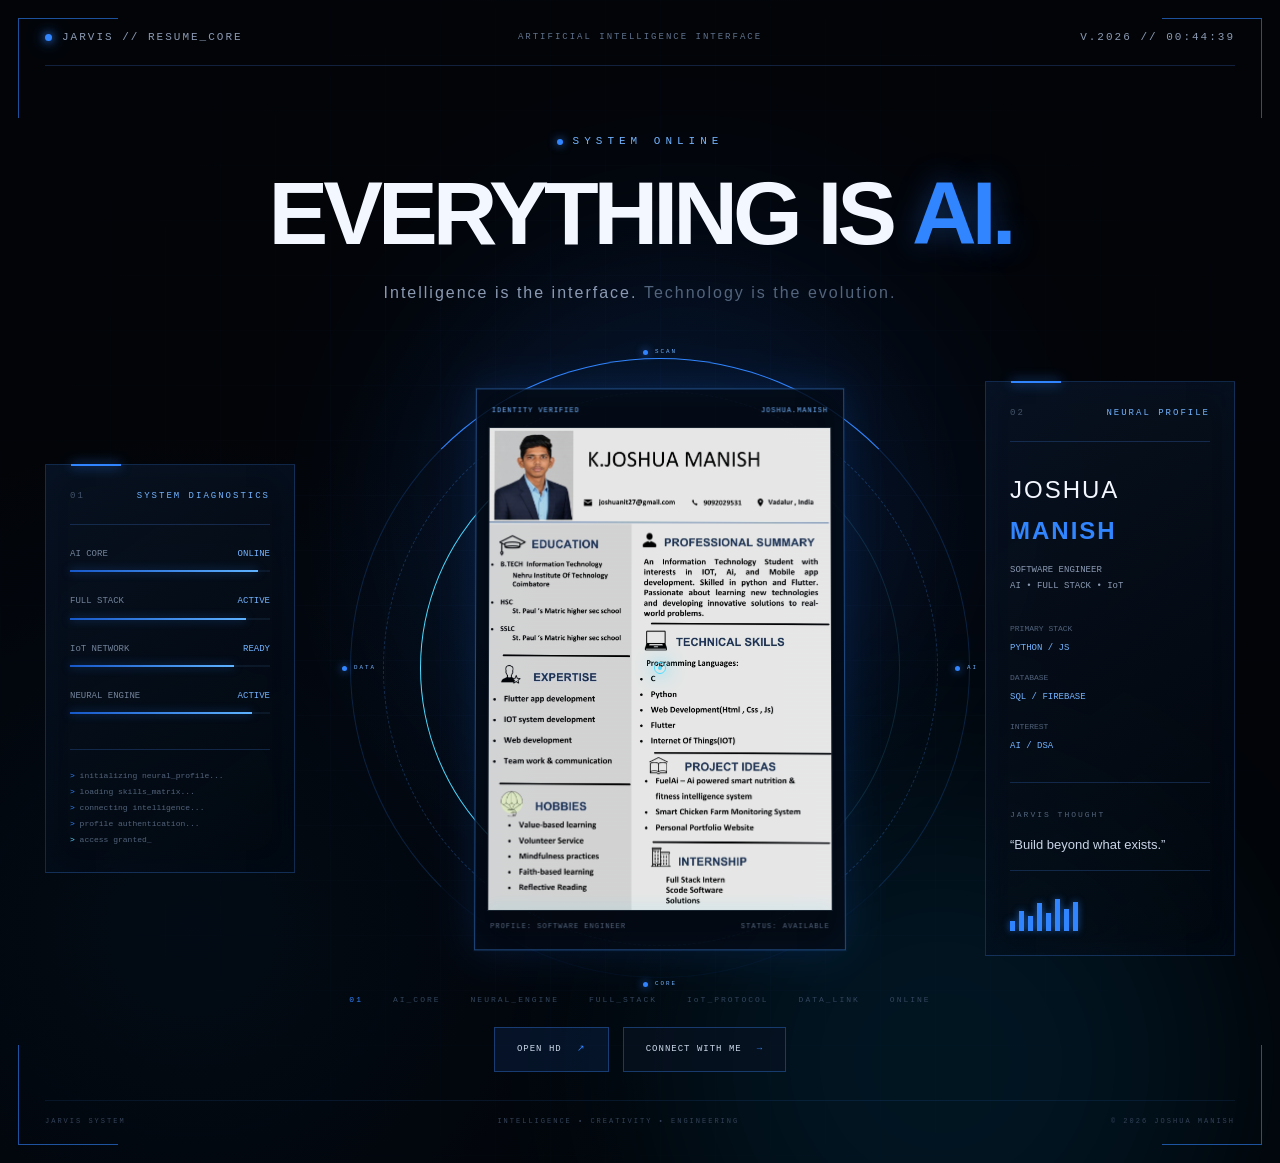
==== resume.html @ 27995fb5 "Update portfolio and resume" ====
<!DOCTYPE html>
<html lang="en">
<head>
    <meta charset="UTF-8">
    <meta name="viewport" content="width=device-width, initial-scale=1.0">

    <title>Joshua Manish | JARVIS Resume</title>

    <link rel="stylesheet" href="css/reset.css">
    <link rel="stylesheet" href="css/resume.css">
</head>

<body>

<section class="jarvis-resume" id="resume">


    <div class="hud-grid"></div>

    <div class="hud-glow glow-one"></div>
    <div class="hud-glow glow-two"></div>

    <!-- Decorative corner lines -->
    <div class="corner-line top-left"></div>
    <div class="corner-line top-right"></div>
    <div class="corner-line bottom-left"></div>
    <div class="corner-line bottom-right"></div>


    <header class="jarvis-header">

        <div class="system-name">
            <span class="status-dot"></span>
            JARVIS // RESUME_CORE
        </div>

        <div class="system-center">
            ARTIFICIAL INTELLIGENCE INTERFACE
        </div>

        <div class="system-version">
            V.2026.01
        </div>

    </header>

    <div class="jarvis-title">

        <span class="eyebrow">
            <span></span>
            SYSTEM ONLINE
        </span>

        <h1>
            EVERYTHING IS
            <strong>AI.</strong>
        </h1>

        <p>
            Intelligence is the interface.
            <span>Technology is the evolution.</span>
        </p>

    </div>



    <div class="hud-stage">




        <aside class="hud-panel panel-left">

            <div class="panel-title">
                <span>01</span>
                SYSTEM DIAGNOSTICS
            </div>

            <div class="diagnostic">

                <div class="diag-row">
                    <span>AI CORE</span>
                    <b>ONLINE</b>
                </div>

                <div class="diag-line">
                    <i style="width:94%"></i>
                </div>

            </div>


            <div class="diagnostic">

                <div class="diag-row">
                    <span>FULL STACK</span>
                    <b>ACTIVE</b>
                </div>

                <div class="diag-line">
                    <i style="width:88%"></i>
                </div>

            </div>


            <div class="diagnostic">

                <div class="diag-row">
                    <span>IoT NETWORK</span>
                    <b>READY</b>
                </div>

                <div class="diag-line">
                    <i style="width:82%"></i>
                </div>

            </div>


            <div class="diagnostic">

                <div class="diag-row">
                    <span>NEURAL ENGINE</span>
                    <b>ACTIVE</b>
                </div>

                <div class="diag-line">
                    <i style="width:91%"></i>
                </div>

            </div>


            <div class="mini-code">

                <span>></span> initializing neural_profile...<br>
                <span>></span> loading skills_matrix...<br>
                <span>></span> connecting intelligence...<br>
                <span>></span> profile authentication...<br>
                <span class="success">></span> access granted_

            </div>

        </aside>



 
        <main class="resume-core">

            <!-- Outer rotating rings -->

            <div class="hud-ring ring-one"></div>
            <div class="hud-ring ring-two"></div>
            <div class="hud-ring ring-three"></div>


            <!-- Circular markers -->

            <div class="hud-marker marker-top">
                <span></span>
                <small>SCAN</small>
            </div>

            <div class="hud-marker marker-right">
                <span></span>
                <small>AI</small>
            </div>

            <div class="hud-marker marker-bottom">
                <span></span>
                <small>CORE</small>
            </div>

            <div class="hud-marker marker-left">
                <span></span>
                <small>DATA</small>
            </div>


            <!-- Resume container -->

            <div class="resume-hologram">

                <div class="resume-top-info">

                    <span>
                        IDENTITY VERIFIED
                    </span>

                    <span>
                        JOSHUA.MANISH
                    </span>

                </div>


                <div class="resume-image-wrap">

                    <img
                        src="assets/resume/resume.png"
                        alt="Joshua Manish Resume"
                        class="resume-image"
                    >

                    <!-- scanning effect -->
                    <div class="scan-beam"></div>

                    <!-- hologram overlay -->
                    <div class="hologram-overlay"></div>

                </div>


                <div class="resume-bottom-info">

                    <span>
                        PROFILE: SOFTWARE ENGINEER
                    </span>

                    <span>
                        STATUS: AVAILABLE
                    </span>

                </div>

            </div>


            <!-- Core center -->

            <div class="core-point">
                <span></span>
            </div>

        </main>



      

        <aside class="hud-panel panel-right">

            <div class="panel-title">
                <span>02</span>
                NEURAL PROFILE
            </div>


            <div class="profile-name">
                JOSHUA
                <strong>MANISH</strong>
            </div>


            <div class="profile-role">
                SOFTWARE ENGINEER
                <br>
                AI • FULL STACK • IoT
            </div>


            <div class="data-block">

                <div>
                    <small>PRIMARY STACK</small>
                    <strong>PYTHON / JS</strong>
                </div>

                <div>
                    <small>DATABASE</small>
                    <strong>SQL / FIREBASE</strong>
                </div>

                <div>
                    <small>INTEREST</small>
                    <strong>AI / DSA</strong>
                </div>

            </div>


            <div class="quote-box">

                <span>JARVIS THOUGHT</span>

                <p>
                    “Build beyond
                    what exists.”
                </p>

            </div>


            <div class="signal">

                <span></span>
                <span></span>
                <span></span>
                <span></span>
                <span></span>
                <span></span>
                <span></span>
                <span></span>

            </div>

        </aside>

    </div>

    <div class="code-stream">

        <span>01</span>
        <span>AI_CORE</span>
        <span>NEURAL_ENGINE</span>
        <span>FULL_STACK</span>
        <span>IoT_PROTOCOL</span>
        <span>DATA_LINK</span>
        <span>ONLINE</span>

    </div>


   

    <div class="jarvis-actions">

        <a
            href="assets/resume/resume.png"
            target="_blank"
            class="hud-button primary"
        >
            OPEN HD
            <span>↗</span>
        </a>

        <a
            href="index.html#contact"
            class="hud-button"
        >
            CONNECT WITH ME
            <span>→</span>
        </a>

    </div>


    <!-- =========================================
         FOOTER
    ========================================== -->

    <footer class="jarvis-footer">

        <span>
            JARVIS SYSTEM
        </span>

        <span>
            INTELLIGENCE • CREATIVITY • ENGINEERING
        </span>

        <span>
            © 2026 JOSHUA MANISH
        </span>

    </footer>

</section>


<script>



    const systemVersion = document.querySelector(".system-version");

    function updateSystemTime() {

        const now = new Date();

        const hours =
            String(now.getHours()).padStart(2, "0");

        const minutes =
            String(now.getMinutes()).padStart(2, "0");

        const seconds =
            String(now.getSeconds()).padStart(2, "0");

        systemVersion.textContent =
            `V.2026 // ${hours}:${minutes}:${seconds}`;

    }

    updateSystemTime();

    setInterval(updateSystemTime, 1000);



    const stage =
        document.querySelector(".hud-stage");

    const core =
        document.querySelector(".resume-core");

    document.addEventListener("mousemove", (e) => {

        const x =
            (window.innerWidth / 2 - e.clientX) / 80;

        const y =
            (window.innerHeight / 2 - e.clientY) / 80;

        core.style.transform =
            `translate(${x}px, ${y}px)`;

    });


    const observer =
        new IntersectionObserver(
            entries => {

                entries.forEach(entry => {

                    if (entry.isIntersecting) {

                        entry.target.classList.add("visible");

                    }

                });

            },
            {
                threshold: 0.15
            }
        );


    document
        .querySelectorAll(
            ".hud-panel, .resume-core, .jarvis-title"
        )
        .forEach(element => {

            observer.observe(element);

        });

</script>

</body>
</html>
---- css/resume.css ----
/* =========================================================
   JARVIS RESUME SYSTEM
   IRON MAN / HOLOGRAPHIC HUD STYLE
========================================================= */

:root {

    --hud-blue: #3185ff;
    --hud-blue-light: #72b4ff;
    --hud-cyan: #4ddcff;

    --bg-black: #020408;
    --bg-blue: #050b15;

    --text-main: #f3f7ff;
    --text-soft: #8b9ab3;

    --line: rgba(73, 142, 255, 0.22);

}


/* =========================================================
   BASE
========================================================= */

* {
    box-sizing: border-box;
}

html {
    scroll-behavior: smooth;
}

body {

    margin: 0;
    padding: 0;

    background: var(--bg-black);

    color: var(--text-main);

    font-family:
        Inter,
        "Segoe UI",
        Arial,
        sans-serif;

    overflow-x: hidden;

}


/* =========================================================
   MAIN SECTION
========================================================= */

.jarvis-resume {

    min-height: 100vh;

    position: relative;

    overflow: hidden;

    padding:
        28px
        45px
        35px;

    background:

        radial-gradient(
            circle at 50% 48%,
            rgba(20, 65, 130, 0.15),
            transparent 38%
        ),

        radial-gradient(
            circle at 15% 80%,
            rgba(0, 70, 140, 0.10),
            transparent 35%
        ),

        #020408;

}


/* =========================================================
   HUD GRID
========================================================= */

.hud-grid {

    position: absolute;

    inset: 0;

    pointer-events: none;

    opacity: 0.35;

    background-image:

        linear-gradient(
            rgba(70, 130, 220, 0.10) 1px,
            transparent 1px
        ),

        linear-gradient(
            90deg,
            rgba(70, 130, 220, 0.10) 1px,
            transparent 1px
        );

    background-size:
        55px 55px;

    mask-image:
        radial-gradient(
            circle at center,
            black,
            transparent 85%
        );

}


/* =========================================================
   BACKGROUND GLOW
========================================================= */

.hud-glow {

    position: absolute;

    width: 550px;
    height: 550px;

    border-radius: 50%;

    filter: blur(100px);

    pointer-events: none;

    opacity: 0.10;

}

.glow-one {

    top: 20%;
    left: 32%;

    background: #1671ff;

}

.glow-two {

    bottom: -15%;
    right: 5%;

    background: #00aaff;

}


/* =========================================================
   CORNER LINES
========================================================= */

.corner-line {

    position: absolute;

    width: 150px;
    height: 150px;

    pointer-events: none;

    opacity: 0.6;

}

.corner-line::before,
.corner-line::after {

    content: "";

    position: absolute;

    background: var(--hud-blue);

}

.top-left {

    top: 18px;
    left: 18px;

}

.top-left::before {

    width: 100px;
    height: 1px;

    top: 0;
    left: 0;

}

.top-left::after {

    width: 1px;
    height: 100px;

    top: 0;
    left: 0;

}


.top-right {

    top: 18px;
    right: 18px;

}

.top-right::before {

    width: 100px;
    height: 1px;

    top: 0;
    right: 0;

}

.top-right::after {

    width: 1px;
    height: 100px;

    top: 0;
    right: 0;

}


.bottom-left {

    bottom: 18px;
    left: 18px;

}

.bottom-left::before {

    width: 100px;
    height: 1px;

    bottom: 0;
    left: 0;

}

.bottom-left::after {

    width: 1px;
    height: 100px;

    bottom: 0;
    left: 0;

}


.bottom-right {

    bottom: 18px;
    right: 18px;

}

.bottom-right::before {

    width: 100px;
    height: 1px;

    bottom: 0;
    right: 0;

}

.bottom-right::after {

    width: 1px;
    height: 100px;

    bottom: 0;
    right: 0;

}


/* =========================================================
   HEADER
========================================================= */

.jarvis-header {

    position: relative;

    z-index: 10;

    display: grid;

    grid-template-columns:
        1fr
        auto
        1fr;

    align-items: center;

    border-bottom:
        1px solid
        var(--line);

    padding-bottom: 18px;

    font-family:
        "Courier New",
        monospace;

    font-size: 11px;

    letter-spacing: 2px;

    color: var(--text-soft);

}

.system-name {

    display: flex;

    align-items: center;

    gap: 10px;

}

.status-dot {

    width: 7px;
    height: 7px;

    border-radius: 50%;

    background: var(--hud-blue);

    box-shadow:
        0 0 8px var(--hud-blue),
        0 0 18px var(--hud-blue);

    animation:
        pulseDot 1.5s infinite;

}

.system-center {

    color: #60728d;

    font-size: 9px;

}

.system-version {

    text-align: right;

}


/* =========================================================
   TITLE
========================================================= */

.jarvis-title {

    position: relative;

    z-index: 3;

    text-align: center;

    padding-top: 60px;

    opacity: 0;

    transform: translateY(25px);

    transition:
        1s ease;

}

.jarvis-title.visible {

    opacity: 1;

    transform:
        translateY(0);

}


.eyebrow {

    display: inline-flex;

    align-items: center;

    gap: 10px;

    font-family:
        "Courier New",
        monospace;

    font-size: 11px;

    letter-spacing: 5px;

    color: var(--hud-blue-light);

}

.eyebrow span {

    width: 6px;
    height: 6px;

    background:
        var(--hud-blue);

    border-radius: 50%;

    box-shadow:
        0 0 10px var(--hud-blue);

}


.jarvis-title h1 {

    margin: 18px 0 8px;

    font-size:
        clamp(
            48px,
            7vw,
            105px
        );

    line-height: 0.95;

    font-weight: 800;

    letter-spacing: -5px;

}

.jarvis-title h1 strong {

    color: var(--hud-blue);

    text-shadow:
        0 0 30px
        rgba(49, 133, 255, 0.35);

}

.jarvis-title p {

    margin: 22px 0 0;

    color: var(--text-soft);

    font-size: 16px;

    letter-spacing: 2px;

}

.jarvis-title p span {

    color: #53647d;

}


/* =========================================================
   HUD STAGE
========================================================= */

.hud-stage {

    position: relative;

    z-index: 5;

    width: 100%;

    max-width: 1450px;

    min-height: 670px;

    margin:
        25px auto
        0;

    display: grid;

    grid-template-columns:
        250px
        minmax(500px, 760px)
        250px;

    justify-content: center;

    align-items: center;

    gap: 40px;

}


/* =========================================================
   SIDE PANELS
========================================================= */

.hud-panel {

    position: relative;

    min-height: 380px;

    padding: 24px;

    border:
        1px solid
        rgba(55, 125, 230, 0.28);

    background:
        linear-gradient(
            145deg,
            rgba(10, 22, 40, 0.72),
            rgba(2, 7, 14, 0.50)
        );

    backdrop-filter:
        blur(12px);

    box-shadow:
        inset 0 0 35px
        rgba(30, 110, 220, 0.04);

    opacity: 0;

    transition:
        1s ease;

}

.hud-panel.visible {

    opacity: 1;

}

.panel-left {

    transform:
        translateX(-30px);

}

.panel-right {

    transform:
        translateX(30px);

}

.hud-panel.visible {

    transform:
        translateX(0);

}


.hud-panel::before {

    content: "";

    position: absolute;

    top: -1px;
    left: 25px;

    width: 50px;
    height: 2px;

    background:
        var(--hud-blue);

    box-shadow:
        0 0 12px
        var(--hud-blue);

}


.panel-title {

    display: flex;

    justify-content: space-between;

    align-items: center;

    padding-bottom: 20px;

    border-bottom:
        1px solid
        var(--line);

    font-family:
        "Courier New",
        monospace;

    font-size: 9px;

    letter-spacing: 2px;

    color:
        var(--hud-blue-light);

}

.panel-title span {

    color: #43536a;

}


/* =========================================================
   DIAGNOSTICS
========================================================= */

.diagnostic {

    margin-top: 22px;

}

.diag-row {

    display: flex;

    justify-content:
        space-between;

    font-family:
        "Courier New",
        monospace;

    font-size: 9px;

    color: #73839a;

}

.diag-row b {

    font-weight: normal;

    color: var(--hud-blue-light);

}


.diag-line {

    height: 2px;

    margin-top: 8px;

    background:
        rgba(70, 120, 180, 0.12);

}

.diag-line i {

    display: block;

    height: 100%;

    background:
        linear-gradient(
            90deg,
            #1758c9,
            #5eb2ff
        );

    box-shadow:
        0 0 8px
        rgba(49, 133, 255, 0.5);

    animation:
        loadBar 2s ease forwards;

}


/* =========================================================
   MINI CODE
========================================================= */

.mini-code {

    margin-top: 35px;

    padding-top: 18px;

    border-top:
        1px solid
        var(--line);

    color:
        #53647c;

    font-family:
        "Courier New",
        monospace;

    font-size: 8px;

    line-height: 2;

}

.mini-code span {

    color:
        var(--hud-blue);

}

.mini-code .success {

    color:
        #65d7ff;

}


/* =========================================================
   PROFILE PANEL
========================================================= */

.profile-name {

    margin-top: 28px;

    font-size: 24px;

    letter-spacing: 2px;

}

.profile-name strong {

    display: block;

    color:
        var(--hud-blue);

}


.profile-role {

    margin-top: 10px;

    font-family:
        "Courier New",
        monospace;

    font-size: 9px;

    line-height: 1.8;

    color:
        var(--text-soft);

}


.data-block {

    margin-top: 28px;

    display: grid;

    gap: 15px;

}

.data-block div {

    display: flex;

    flex-direction: column;

    gap: 5px;

}

.data-block small {

    font-family:
        "Courier New",
        monospace;

    font-size: 8px;

    color:
        #50617a;

}

.data-block strong {

    font-family:
        "Courier New",
        monospace;

    font-size: 9px;

    font-weight: normal;

    color:
        var(--hud-blue-light);

}


/* =========================================================
   QUOTE
========================================================= */

.quote-box {

    margin-top: 28px;

    padding:
        15px 0;

    border-top:
        1px solid
        var(--line);

    border-bottom:
        1px solid
        var(--line);

}

.quote-box span {

    font-family:
        "Courier New",
        monospace;

    font-size: 8px;

    letter-spacing: 2px;

    color:
        #53647c;

}

.quote-box p {

    margin:
        10px 0 0;

    color:
        #c9d5e7;

    font-size: 13px;

    line-height: 1.5;

}


/* =========================================================
   SIGNAL BARS
========================================================= */

.signal {

    margin-top: 25px;

    display: flex;

    align-items: flex-end;

    gap: 4px;

    height: 35px;

}

.signal span {

    display: block;

    width: 5px;

    background:
        var(--hud-blue);

    box-shadow:
        0 0 7px
        rgba(49, 133, 255, 0.6);

    animation:
        signalPulse
        1s infinite alternate;

}

.signal span:nth-child(1) {
    height: 10px;
}

.signal span:nth-child(2) {
    height: 20px;
    animation-delay: .1s;
}

.signal span:nth-child(3) {
    height: 15px;
    animation-delay: .2s;
}

.signal span:nth-child(4) {
    height: 28px;
    animation-delay: .3s;
}

.signal span:nth-child(5) {
    height: 18px;
    animation-delay: .4s;
}

.signal span:nth-child(6) {
    height: 32px;
    animation-delay: .5s;
}

.signal span:nth-child(7) {
    height: 22px;
    animation-delay: .6s;
}

.signal span:nth-child(8) {
    height: 29px;
    animation-delay: .7s;
}


/* =========================================================
   RESUME CORE
========================================================= */

.resume-core {

    position: relative;

    width: 650px;
    height: 650px;

    display: flex;

    justify-content: center;

    align-items: center;

    transition:
        transform 0.15s ease-out;

    opacity: 0;

    transform:
        scale(.92);

}

.resume-core.visible {

    opacity: 1;

    transform:
        scale(1);

}


/* =========================================================
   ROTATING HUD RINGS
========================================================= */

.hud-ring {

    position: absolute;

    border-radius: 50%;

    pointer-events: none;

}

.ring-one {

    width: 620px;
    height: 620px;

    border:
        1px solid
        rgba(49, 133, 255, 0.20);

    border-top-color:
        var(--hud-blue);

    border-bottom-color:
        rgba(49, 133, 255, 0.05);

    animation:
        rotateClockwise
        18s linear infinite;

}


.ring-two {

    width: 555px;
    height: 555px;

    border:
        1px dashed
        rgba(72, 153, 255, 0.25);

    animation:
        rotateReverse
        24s linear infinite;

}


.ring-three {

    width: 480px;
    height: 480px;

    border:
        1px solid
        rgba(77, 220, 255, 0.13);

    border-left-color:
        var(--hud-cyan);

    animation:
        rotateClockwise
        12s linear infinite;

}


/* =========================================================
   RING MARKERS
========================================================= */

.hud-marker {

    position: absolute;

    display: flex;

    align-items: center;

    gap: 7px;

    font-family:
        "Courier New",
        monospace;

    font-size: 7px;

    letter-spacing: 2px;

    color:
        var(--hud-blue-light);

    z-index: 5;

}

.hud-marker span {

    width: 5px;
    height: 5px;

    border-radius: 50%;

    background:
        var(--hud-blue);

    box-shadow:
        0 0 8px
        var(--hud-blue);

}

.marker-top {

    top: 4px;

    left: 50%;

    transform:
        translateX(-50%);

}

.marker-right {

    right: 7px;

    top: 50%;

    transform:
        translateY(-50%);

}

.marker-bottom {

    bottom: 4px;

    left: 50%;

    transform:
        translateX(-50%);

}

.marker-left {

    left: 7px;

    top: 50%;

    transform:
        translateY(-50%);

}


/* =========================================================
   RESUME HOLOGRAM
========================================================= */

.resume-hologram {

    position: relative;

    z-index: 10;

    width: 370px;

    padding: 12px;

    background:
        rgba(3, 9, 18, 0.86);

    border:
        1px solid
        rgba(66, 148, 255, 0.45);

    box-shadow:

        0 0 0 1px
        rgba(49, 133, 255, 0.05),

        0 0 40px
        rgba(25, 110, 255, 0.16),

        inset 0 0 35px
        rgba(40, 120, 255, 0.05);

    transform:
        perspective(1000px)
        rotateX(1deg);

}


/* =========================================================
   RESUME INFO
========================================================= */

.resume-top-info,
.resume-bottom-info {

    display: flex;

    justify-content:
        space-between;

    align-items: center;

    font-family:
        "Courier New",
        monospace;

    font-size: 7px;

    letter-spacing: 1px;

    color:
        var(--hud-blue-light);

}

.resume-top-info {

    padding:
        4px 3px 10px;

}

.resume-bottom-info {

    padding:
        10px 3px 4px;

    color:
        #54657d;

}


/* =========================================================
   IMAGE
========================================================= */

.resume-image-wrap {

    position: relative;

    overflow: hidden;

    background:
        #020202;

    border:
        1px solid
        rgba(120, 180, 255, 0.18);

}

.resume-image {

    display: block;

    width: 100%;

    height: auto;

    opacity: 0.94;

    filter:
        contrast(1.03)
        brightness(.96);

}


/* =========================================================
   HOLOGRAM EFFECT
========================================================= */

.hologram-overlay {

    position: absolute;

    inset: 0;

    pointer-events: none;

    background:

        repeating-linear-gradient(
            0deg,
            transparent 0px,
            transparent 3px,
            rgba(50, 130, 255, 0.035) 4px
        ),

        linear-gradient(
            90deg,
            rgba(50, 120, 255, 0.04),
            transparent 25%,
            transparent 75%,
            rgba(50, 120, 255, 0.04)
        );

    mix-blend-mode:
        screen;

}


/* =========================================================
   SCANNING BEAM
========================================================= */

.scan-beam {

    position: absolute;

    left: 0;
    right: 0;

    height: 2px;

    background:
        linear-gradient(
            90deg,
            transparent,
            var(--hud-cyan),
            transparent
        );

    box-shadow:
        0 0 15px
        var(--hud-cyan);

    opacity: .75;

    animation:
        scanResume
        4s ease-in-out infinite;

}


/* =========================================================
   CORE POINT
========================================================= */

.core-point {

    position: absolute;

    width: 12px;
    height: 12px;

    border:
        1px solid
        var(--hud-cyan);

    border-radius: 50%;

    box-shadow:
        0 0 20px
        var(--hud-cyan);

    z-index: 15;

}

.core-point span {

    position: absolute;

    inset: 3px;

    border-radius: 50%;

    background:
        var(--hud-cyan);

    box-shadow:
        0 0 10px
        var(--hud-cyan);

    animation:
        pulseDot 1s infinite;

}


/* =========================================================
   CODE STREAM
========================================================= */

.code-stream {

    position: relative;

    z-index: 4;

    max-width: 1000px;

    margin:
        -10px auto
        20px;

    display: flex;

    justify-content:
        center;

    flex-wrap: wrap;

    gap: 30px;

    font-family:
        "Courier New",
        monospace;

    font-size: 8px;

    letter-spacing: 2px;

    color:
        #34465e;

}

.code-stream span:first-child {

    color:
        var(--hud-blue);

}


/* =========================================================
   BUTTONS
========================================================= */

.jarvis-actions {

    position: relative;

    z-index: 10;

    display: flex;

    justify-content:
        center;

    gap: 14px;

    margin-top: 12px;

}

.hud-button {

    position: relative;

    display: inline-flex;

    align-items: center;

    gap: 15px;

    padding:
        14px 22px;

    border:
        1px solid
        rgba(62, 139, 255, 0.35);

    background:
        rgba(8, 18, 33, 0.70);

    color:
        #cbd8e9;

    text-decoration: none;

    font-family:
        "Courier New",
        monospace;

    font-size: 9px;

    letter-spacing: 1px;

    transition:
        .3s ease;

}

.hud-button span {

    color:
        var(--hud-blue);

}

.hud-button:hover {

    color: white;

    border-color:
        var(--hud-blue);

    box-shadow:
        0 0 25px
        rgba(49, 133, 255, 0.18);

    transform:
        translateY(-3px);

}

.hud-button.primary {

    background:
        rgba(35, 105, 230, 0.12);

}


/* =========================================================
   FOOTER
========================================================= */

.jarvis-footer {

    position: relative;

    z-index: 10;

    margin-top: 28px;

    padding-top: 15px;

    border-top:
        1px solid
        rgba(55, 125, 230, 0.12);

    display: flex;

    justify-content:
        space-between;

    font-family:
        "Courier New",
        monospace;

    font-size: 7px;

    letter-spacing: 2px;

    color:
        #344258;

}


/* =========================================================
   ANIMATIONS
========================================================= */

@keyframes rotateClockwise {

    from {
        transform: rotate(0deg);
    }

    to {
        transform: rotate(360deg);
    }

}


@keyframes rotateReverse {

    from {
        transform: rotate(360deg);
    }

    to {
        transform: rotate(0deg);
    }

}


@keyframes scanResume {

    0% {
        top: -2px;
        opacity: 0;
    }

    10% {
        opacity: .8;
    }

    50% {
        opacity: 1;
    }

    90% {
        opacity: .8;
    }

    100% {
        top: calc(100% - 2px);
        opacity: 0;
    }

}


@keyframes pulseDot {

    0%,
    100% {
        opacity: .5;
        transform: scale(.85);
    }

    50% {
        opacity: 1;
        transform: scale(1.15);
    }

}


@keyframes loadBar {

    from {
        width: 0 !important;
    }

}


@keyframes signalPulse {

    from {
        opacity: .35;
    }

    to {
        opacity: 1;
    }

}


/* =========================================================
   RESPONSIVE
========================================================= */

@media (max-width: 1200px) {

    .hud-stage {

        grid-template-columns:
            190px
            minmax(450px, 620px)
            190px;

        gap: 15px;

    }

    .resume-core {

        width: 560px;
        height: 560px;

    }

    .ring-one {

        width: 540px;
        height: 540px;

    }

    .ring-two {

        width: 480px;
        height: 480px;

    }

    .ring-three {

        width: 420px;
        height: 420px;

    }

    .resume-hologram {

        width: 330px;

    }

}


/* =========================================================
   TABLET
========================================================= */

@media (max-width: 900px) {

    .jarvis-resume {

        padding:
            20px;

    }

    .jarvis-header {

        grid-template-columns:
            1fr auto;

    }

    .system-center {

        display: none;

    }

    .hud-stage {

        grid-template-columns:
            1fr;

        min-height: auto;

        gap: 30px;

        padding-top: 25px;

    }

    .resume-core {

        order: 1;

        margin:
            auto;

    }

    .panel-left {

        order: 2;

    }

    .panel-right {

        order: 3;

    }

    .hud-panel {

        width: 100%;

        max-width: 550px;

        margin: auto;

        min-height: auto;

    }

}


/* =========================================================
   MOBILE
========================================================= */

@media (max-width: 600px) {

    .jarvis-resume {

        padding:
            15px;

    }

    .jarvis-title {

        padding-top: 40px;

    }

    .jarvis-title h1 {

        font-size:
            45px;

        letter-spacing:
            -3px;

    }

    .jarvis-title p {

        font-size:
            12px;

        line-height:
            1.7;

    }

    .hud-stage {

        overflow: visible;

    }

    .resume-core {

        width: 350px;
        height: 350px;

        transform:
            scale(.95);

    }

    .ring-one {

        width: 345px;
        height: 345px;

    }

    .ring-two {

        width: 305px;
        height: 305px;

    }

    .ring-three {

        width: 265px;
        height: 265px;

    }

    .resume-hologram {

        width: 225px;

        padding:
            7px;

    }

    .resume-top-info,
    .resume-bottom-info {

        font-size:
            5px;

    }

    .hud-marker {

        font-size:
            5px;

    }

    .jarvis-actions {

        flex-direction:
            column;

        align-items:
            center;

    }

    .hud-button {

        width:
            230px;

        justify-content:
            center;

    }

    .code-stream {

        gap:
            12px;

        font-size:
            6px;

    }

    .jarvis-footer {

        flex-direction:
            column;

        gap:
            10px;

        text-align:
            center;

    }

}
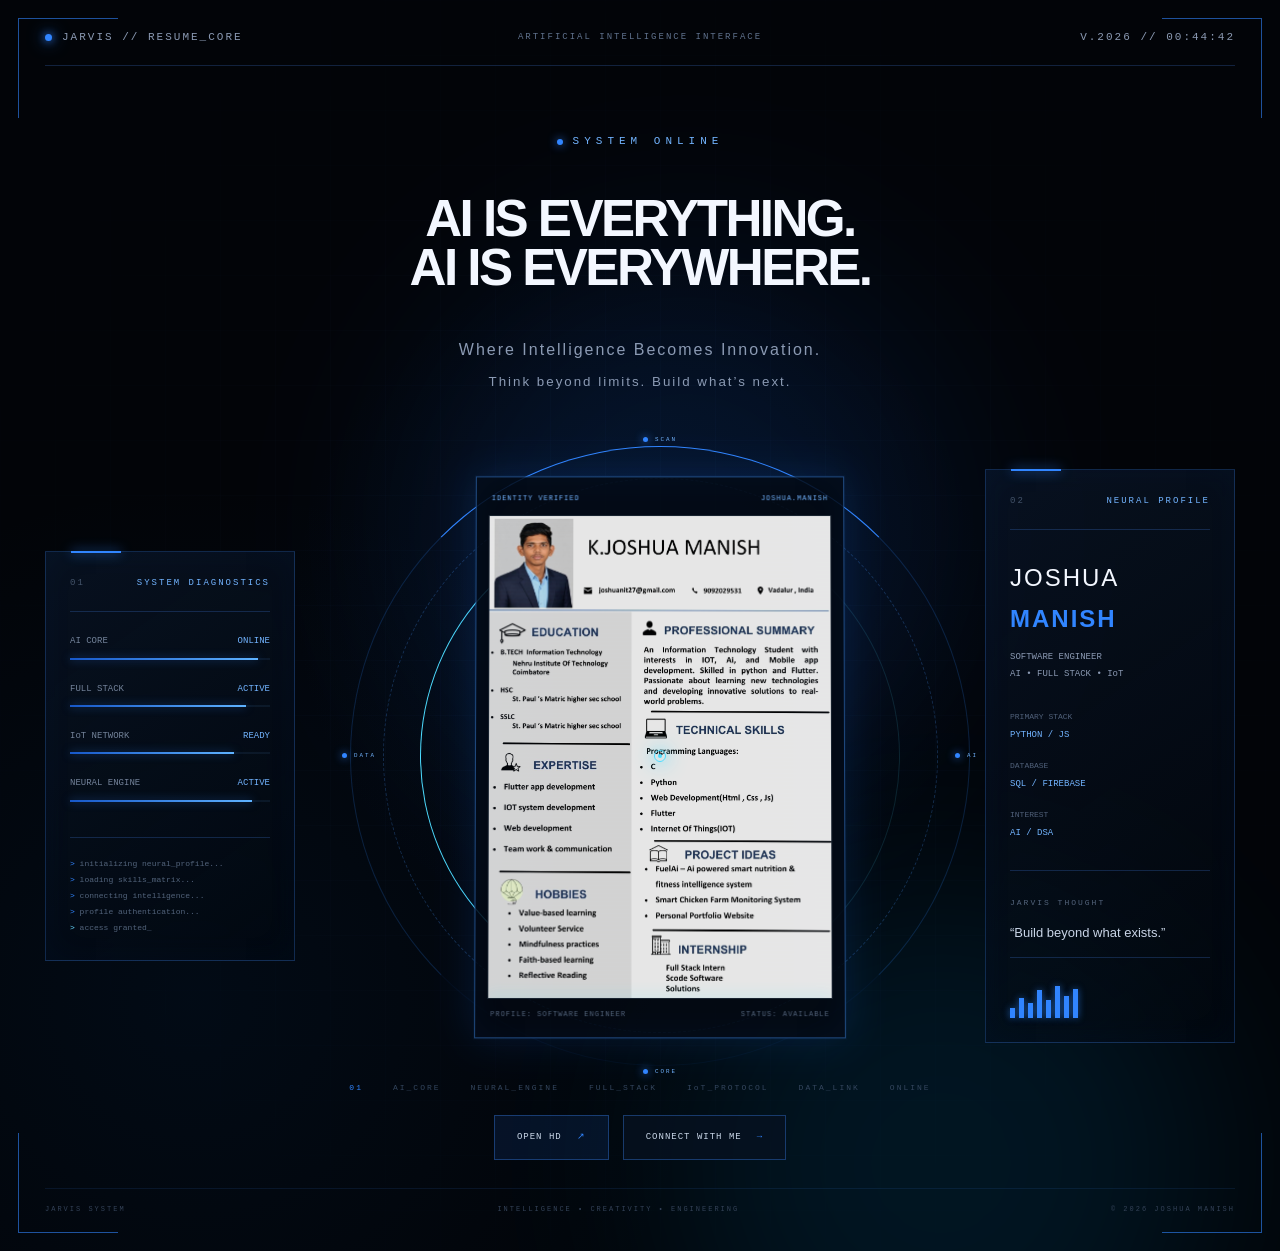
==== commit 4073c720: "Update resume.html" ====
--- a/resume.html
+++ b/resume.html
@@ -51,15 +51,22 @@
             SYSTEM ONLINE
         </span>
 
-        <h1>
-            EVERYTHING IS
-            <strong>AI.</strong>
-        </h1>
-
-        <p>
-            Intelligence is the interface.
-            <span>Technology is the evolution.</span>
-        </p>
+   <h2 style="
+    font-size: clamp(1.5rem, 4vw, 4.5rem) !important;
+    line-height: 0.95 !important;
+    letter-spacing: -0.05em !important;
+    font-weight: 900 !important;
+">
+    AI IS EVERYTHING.
+    <br>
+    <span>AI IS EVERYWHERE.</span>
+</h2>
+
+<p>
+    Where Intelligence Becomes Innovation.
+    <br>
+    <small>Think beyond limits. Build what’s next.</small>
+</p>
 
     </div>
 
@@ -455,4 +462,4 @@
 </script>
 
 </body>
-</html>+</html>
--- a/css/resume.css
+++ b/css/resume.css
@@ -1966,4 +1966,8 @@
 
     }
 
-}+<<<<<<< HEAD
+}
+=======
+}
+>>>>>>> bc349bce2e1dbbce2b1855b2869b7e1b54fb47e9
